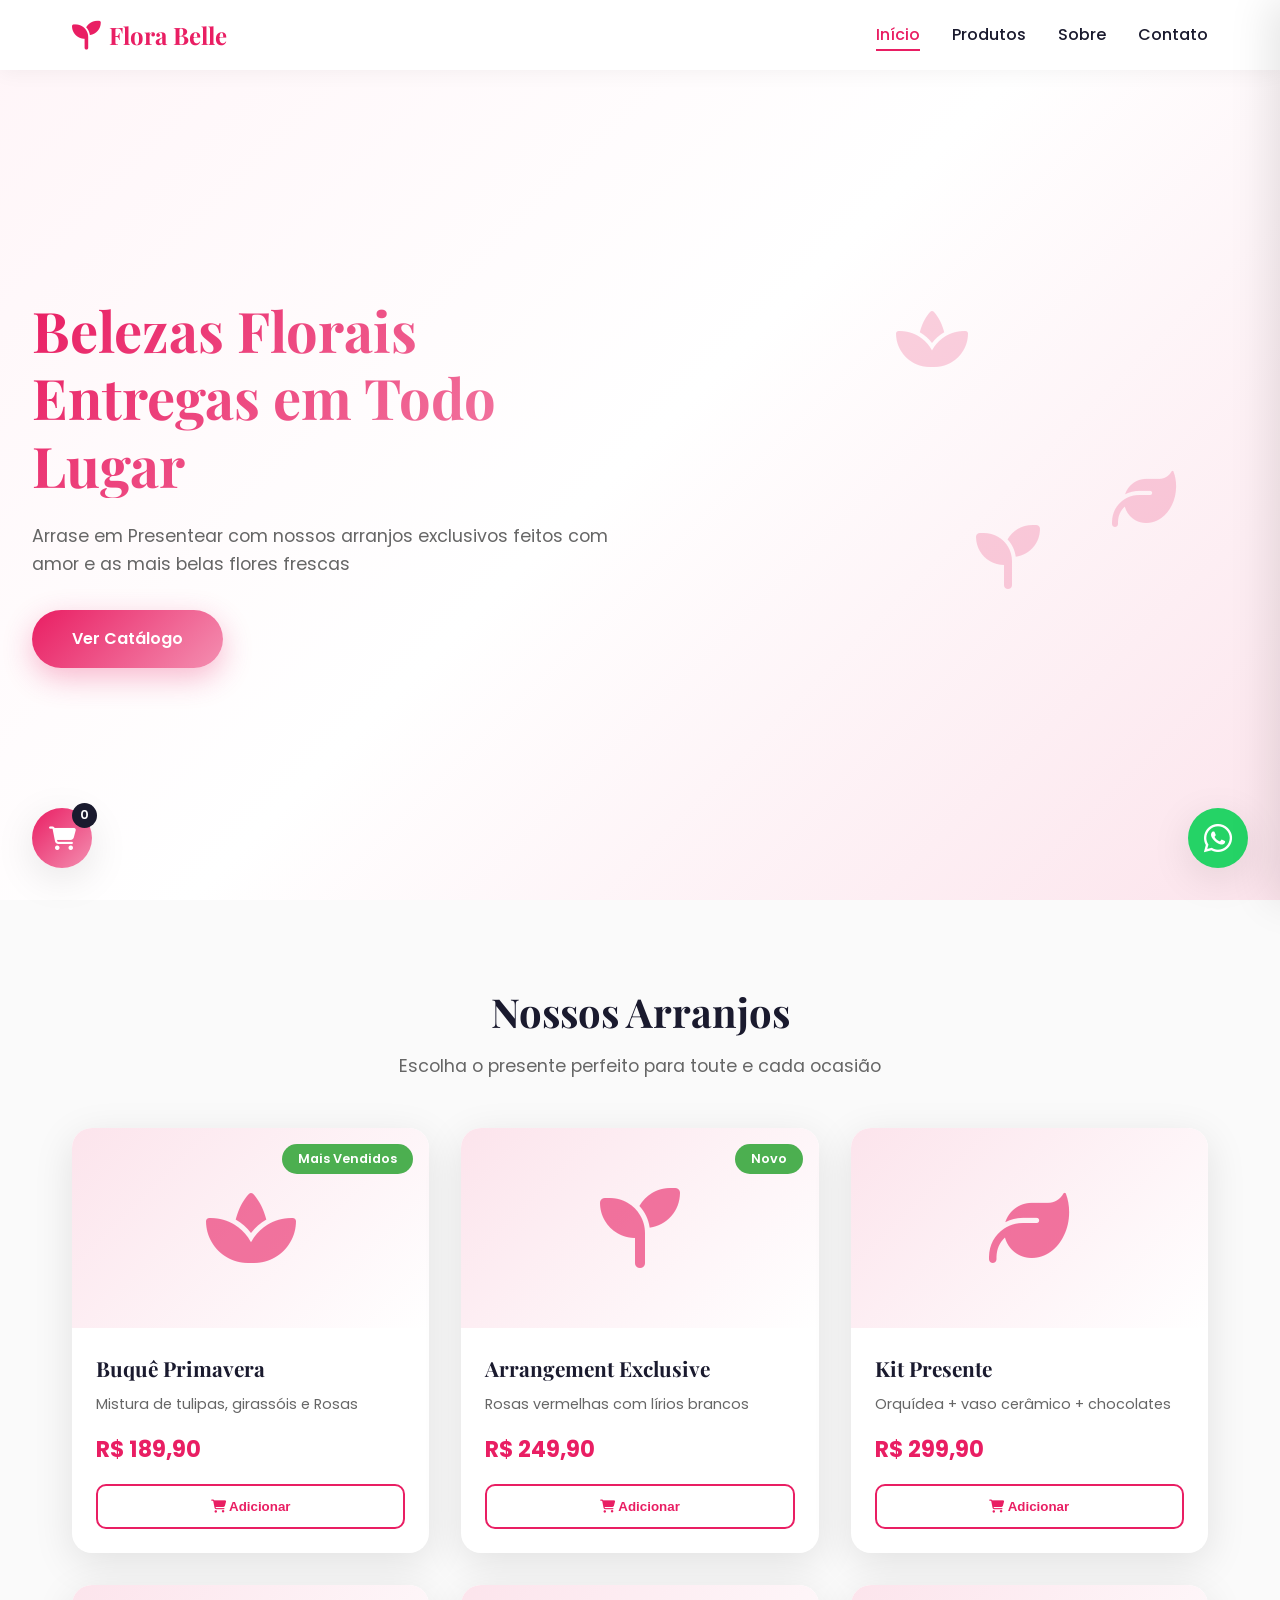
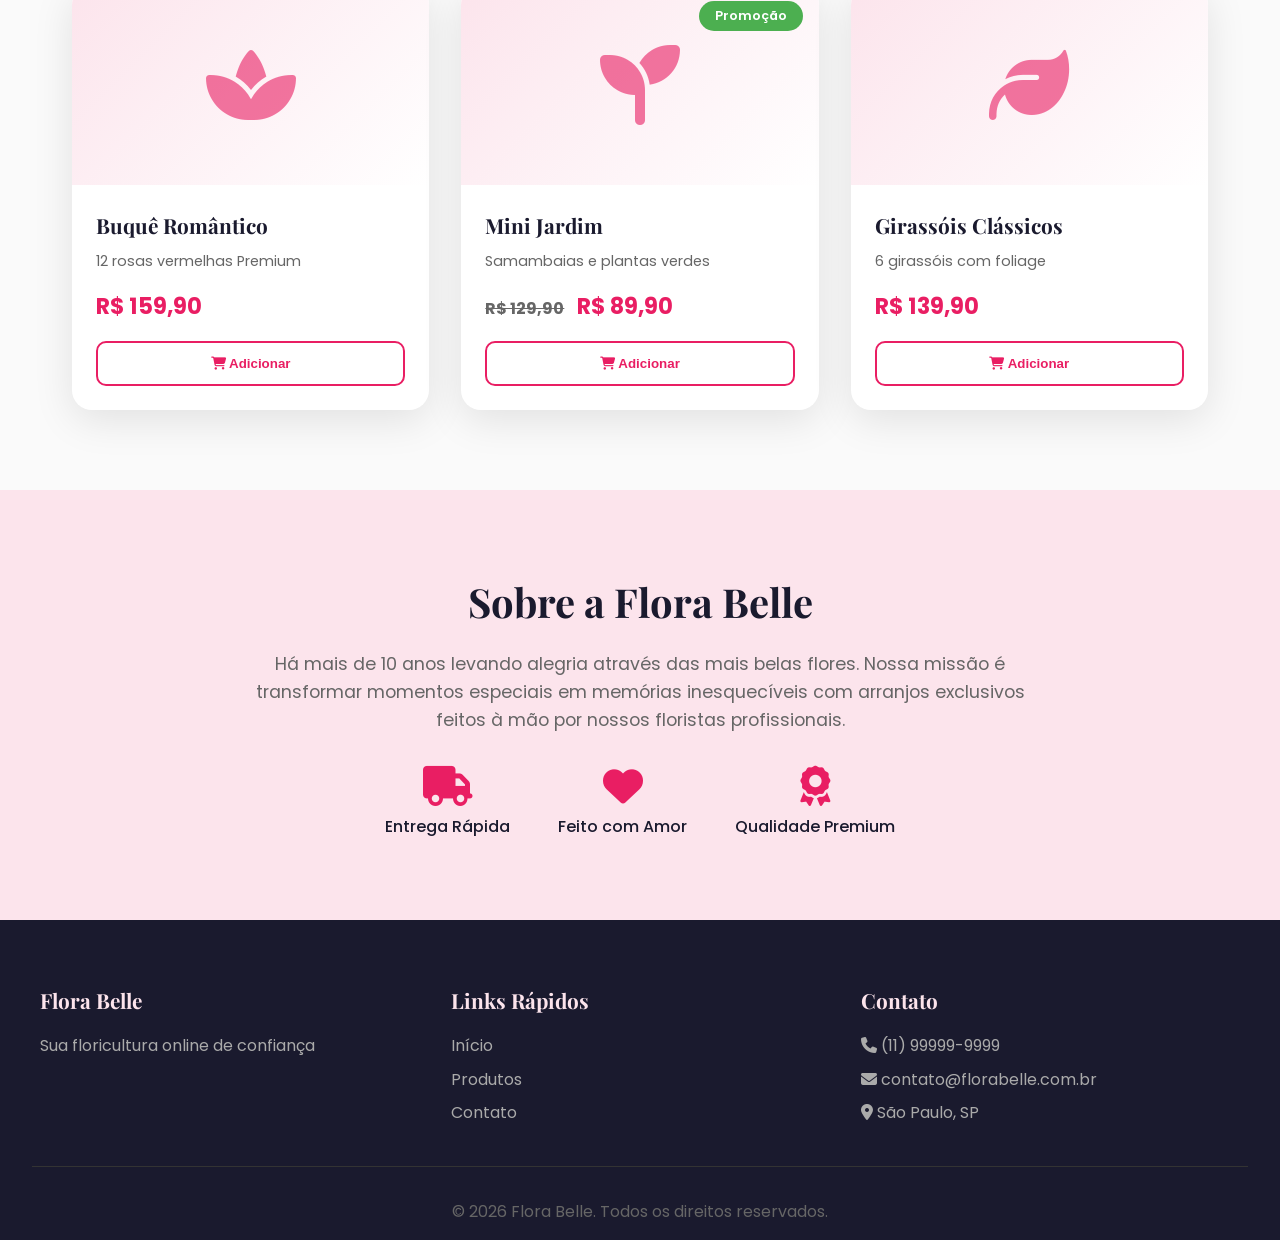
==== index.html @ 53b7b405 "Add files via upload" ====
<!DOCTYPE html>
<html lang="pt-BR">
<head>
    <meta charset="UTF-8">
    <meta name="viewport" content="width=device-width, initial-scale=1.0">
    <title>Flora Belle - Floricultura Online</title>
    <link rel="stylesheet" href="style.css">
    <link rel="preconnect" href="https://fonts.googleapis.com">
    <link rel="preconnect" href="https://fonts.gstatic.com" crossorigin>
    <link href="https://fonts.googleapis.com/css2?family=Playfair+Display:wght@400;600;700&family=Poppins:wght@300;400;500;600&display=swap" rel="stylesheet">
    <link rel="stylesheet" href="https://cdnjs.cloudflare.com/ajax/libs/font-awesome/6.4.0/css/all.min.css">
</head>
<body>
    <header class="header">
        <nav class="navbar">
            <div class="logo">
                <i class="fas fa-seedling"></i>
                <span>Flora Belle</span>
            </div>
            <ul class="nav-menu">
                <li><a href="index.html" class="nav-link active">Início</a></li>
                <li><a href="#produtos" class="nav-link">Produtos</a></li>
                <li><a href="#sobre" class="nav-link">Sobre</a></li>
                <li><a href="contato.html" class="nav-link">Contato</a></li>
            </ul>
            <div class="hamburger">
                <span class="bar"></span>
                <span class="bar"></span>
                <span class="bar"></span>
            </div>
        </nav>
    </header>

    <section class="hero">
        <div class="hero-content">
            <h1>Belezas Florais<br>Entregas em Todo Lugar</h1>
            <p>Arrase em Presentear com nossos arranjos exclusivos feitos com amor e as mais belas flores frescas</p>
            <a href="#produtos" class="btn-primary">Ver Catálogo</a>
        </div>
        <div class="hero-visual">
            <div class="flower-float flower-1"><i class="fas fa-spa"></i></div>
            <div class="flower-float flower-2"><i class="fas fa-leaf"></i></div>
            <div class="flower-float flower-3"><i class="fas fa-seedling"></i></div>
        </div>
    </section>

    <section id="produtos" class="products">
        <div class="section-header">
            <h2>Nossos Arranjos</h2>
            <p>Escolha o presente perfeito para toute e cada ocasião</p>
        </div>
        <div class="products-grid">
            <div class="product-card">
                <div class="product-image">
                    <i class="fas fa-spa"></i>
                    <span class="badge">Mais Vendidos</span>
                </div>
                <div class="product-info">
                    <h3>Buquê Primavera</h3>
                    <p>Mistura de tulipas, girassóis e Rosas</p>
                    <div class="price">R$ 189,90</div>
                    <button class="btn-cart" onclick="addToCart('Buquê Primavera', 189.90)">
                        <i class="fas fa-shopping-cart"></i> Adicionar
                    </button>
                </div>
            </div>
            <div class="product-card">
                <div class="product-image">
                    <i class="fas fa-seedling"></i>
                    <span class="badge">Novo</span>
                </div>
                <div class="product-info">
                    <h3>Arrangement Exclusive</h3>
                    <p>Rosas vermelhas com lírios brancos</p>
                    <div class="price">R$ 249,90</div>
                    <button class="btn-cart" onclick="addToCart('Arrangement Exclusive', 249.90)">
                        <i class="fas fa-shopping-cart"></i> Adicionar
                    </button>
                </div>
            </div>
            <div class="product-card">
                <div class="product-image">
                    <i class="fas fa-leaf"></i>
                </div>
                <div class="product-info">
                    <h3>Kit Presente</h3>
                    <p>Orquídea + vaso cerâmico + chocolates</p>
                    <div class="price">R$ 299,90</div>
                    <button class="btn-cart" onclick="addToCart('Kit Presente', 299.90)">
                        <i class="fas fa-shopping-cart"></i> Adicionar
                    </button>
                </div>
            </div>
            <div class="product-card">
                <div class="product-image">
                    <i class="fas fa-spa"></i>
                </div>
                <div class="product-info">
                    <h3>Buquê Romântico</h3>
                    <p>12 rosas vermelhas Premium</p>
                    <div class="price">R$ 159,90</div>
                    <button class="btn-cart" onclick="addToCart('Buquê Romântico', 159.90)">
                        <i class="fas fa-shopping-cart"></i> Adicionar
                    </button>
                </div>
            </div>
            <div class="product-card">
                <div class="product-image">
                    <i class="fas fa-seedling"></i>
                    <span class="badge">Promoção</span>
                </div>
                <div class="product-info">
                    <h3>Mini Jardim</h3>
                    <p>Samambaias e plantas verdes</p>
                    <div class="price"><span class="old-price">R$ 129,90</span> R$ 89,90</div>
                    <button class="btn-cart" onclick="addToCart('Mini Jardim', 89.90)">
                        <i class="fas fa-shopping-cart"></i> Adicionar
                    </button>
                </div>
            </div>
            <div class="product-card">
                <div class="product-image">
                    <i class="fas fa-leaf"></i>
                </div>
                <div class="product-info">
                    <h3>Girassóis Clássicos</h3>
                    <p>6 girassóis com foliage</p>
                    <div class="price">R$ 139,90</div>
                    <button class="btn-cart" onclick="addToCart('Girassóis Clássicos', 139.90)">
                        <i class="fas fa-shopping-cart"></i> Adicionar
                    </button>
                </div>
            </div>
        </div>
    </section>

    <section id="sobre" class="about">
        <div class="about-content">
            <h2>Sobre a Flora Belle</h2>
            <p>Há mais de 10 anos levando alegria através das mais belas flores. Nossa missão é transformar momentos especiais em memórias inesquecíveis com arranjos exclusivos feitos à mão por nossos floristas profissionais.</p>
            <div class="features">
                <div class="feature">
                    <i class="fas fa-truck"></i>
                    <span>Entrega Rápida</span>
                </div>
                <div class="feature">
                    <i class="fas fa-heart"></i>
                    <span>Feito com Amor</span>
                </div>
                <div class="feature">
                    <i class="fas fa-award"></i>
                    <span>Qualidade Premium</span>
                </div>
            </div>
        </div>
    </section>

    <div class="cart-float" onclick="toggleCart()">
        <i class="fas fa-shopping-cart"></i>
        <span class="cart-count">0</span>
    </div>

    <div class="cart-modal" id="cartModal">
        <div class="cart-header">
            <h3>Seu Carrinho</h3>
            <button class="close-cart" onclick="toggleCart()">&times;</button>
        </div>
        <div class="cart-items" id="cartItems">
            <p class="empty-cart">Seu carrinho está vazio</p>
        </div>
        <div class="cart-footer">
            <div class="cart-total">Total: R$ <span id="cartTotal">0,00</span></div>
            <button class="btn-checkout" onclick="checkout()">
                <i class="fas fa-credit-card"></i> Ir para Pagamento
            </button>
        </div>
    </div>

    <a href="https://wa.me/5511999999999" class="whatsapp-float" target="_blank">
        <i class="fab fa-whatsapp"></i>
    </a>

    <footer class="footer">
        <div class="footer-content">
            <div class="footer-section">
                <h4>Flora Belle</h4>
                <p>Sua floricultura online de confiança</p>
            </div>
            <div class="footer-section">
                <h4>Links Rápidos</h4>
                <ul>
                    <li><a href="index.html">Início</a></li>
                    <li><a href="#produtos">Produtos</a></li>
                    <li><a href="contato.html">Contato</a></li>
                </ul>
            </div>
            <div class="footer-section">
                <h4>Contato</h4>
                <p><i class="fas fa-phone"></i> (11) 99999-9999</p>
                <p><i class="fas fa-envelope"></i> contato@florabelle.com.br</p>
                <p><i class="fas fa-map-marker-alt"></i> São Paulo, SP</p>
            </div>
        </div>
        <div class="footer-bottom">
            <p>&copy; 2026 Flora Belle. Todos os direitos reservados.</p>
        </div>
    </footer>

    <script src="script.js"></script>
</body>
</html>
---- style.css ----
:root {
    --primary: #e91e63;
    --primary-dark: #c2185b;
    --primary-light: #fce4ec;
    --secondary: #4caf50;
    --secondary-dark: #388e3c;
    --dark: #1a1a2e;
    --light: #fafafa;
    --gray: #666;
    --white: #ffffff;
    --gradient: linear-gradient(135deg, #e91e63 0%, #f48fb1 100%);
    --shadow: 0 10px 40px rgba(0,0,0,0.1);
    --shadow-hover: 0 20px 60px rgba(0,0,0,0.15);
}

* {
    margin: 0;
    padding: 0;
    box-sizing: border-box;
}

html {
    scroll-behavior: smooth;
}

body {
    font-family: 'Poppins', sans-serif;
    color: var(--dark);
    background: var(--light);
    line-height: 1.6;
    overflow-x: hidden;
}

h1, h2, h3, h4 {
    font-family: 'Playfair Display', serif;
}

/* Header */
.header {
    position: fixed;
    top: 0;
    left: 0;
    right: 0;
    background: rgba(255,255,255,0.95);
    backdrop-filter: blur(10px);
    z-index: 1000;
    box-shadow: 0 2px 20px rgba(0,0,0,0.05);
}

.navbar {
    max-width: 1200px;
    margin: 0 auto;
    padding: 1rem 2rem;
    display: flex;
    justify-content: space-between;
    align-items: center;
}

.logo {
    display: flex;
    align-items: center;
    gap: 0.5rem;
    font-size: 1.5rem;
    font-family: 'Playfair Display', serif;
    font-weight: 700;
    color: var(--primary);
}

.logo i {
    font-size: 1.8rem;
}

.nav-menu {
    display: flex;
    list-style: none;
    gap: 2rem;
}

.nav-link {
    text-decoration: none;
    color: var(--dark);
    font-weight: 500;
    position: relative;
    transition: color 0.3s;
}

.nav-link::after {
    content: '';
    position: absolute;
    bottom: -5px;
    left: 0;
    width: 0;
    height: 2px;
    background: var(--primary);
    transition: width 0.3s;
}

.nav-link:hover, .nav-link.active {
    color: var(--primary);
}

.nav-link:hover::after, .nav-link.active::after {
    width: 100%;
}

.hamburger {
    display: none;
    flex-direction: column;
    gap: 5px;
    cursor: pointer;
}

.bar {
    width: 25px;
    height: 3px;
    background: var(--dark);
    transition: 0.3s;
}

/* Hero */
.hero {
    min-height: 100vh;
    display: flex;
    align-items: center;
    padding: 8rem 2rem 4rem;
    background: linear-gradient(135deg, #fff5f8 0%, #fff 50%, #fce4ec 100%);
    position: relative;
    overflow: hidden;
}

.hero-content {
    max-width: 600px;
    z-index: 2;
}

.hero h1 {
    font-size: 3.5rem;
    line-height: 1.2;
    margin-bottom: 1.5rem;
    background: var(--gradient);
    -webkit-background-clip: text;
    -webkit-text-fill-color: transparent;
    background-clip: text;
}

.hero p {
    font-size: 1.1rem;
    color: var(--gray);
    margin-bottom: 2rem;
}

.btn-primary {
    display: inline-block;
    padding: 1rem 2.5rem;
    background: var(--gradient);
    color: var(--white);
    text-decoration: none;
    border-radius: 50px;
    font-weight: 600;
    transition: transform 0.3s, box-shadow 0.3s;
    box-shadow: 0 10px 30px rgba(233, 30, 99, 0.3);
}

.btn-primary:hover {
    transform: translateY(-3px);
    box-shadow: 0 15px 40px rgba(233, 30, 99, 0.4);
}

.hero-visual {
    position: absolute;
    right: 5%;
    top: 50%;
    transform: translateY(-50%);
    width: 400px;
    height: 400px;
}

.flower-float {
    position: absolute;
    font-size: 4rem;
    color: var(--primary);
    opacity: 0.2;
    animation: float 6s ease-in-out infinite;
}

.flower-1 { top: 10%; left: 20%; animation-delay: 0s; }
.flower-2 { top: 50%; right: 10%; animation-delay: 2s; }
.flower-3 { bottom: 10%; left: 40%; animation-delay: 4s; }

@keyframes float {
    0%, 100% { transform: translateY(0) rotate(0deg); }
    50% { transform: translateY(-20px) rotate(10deg); }
}

/* Products */
.products {
    padding: 5rem 2rem;
    max-width: 1200px;
    margin: 0 auto;
}

.section-header {
    text-align: center;
    margin-bottom: 3rem;
}

.section-header h2 {
    font-size: 2.5rem;
    color: var(--dark);
    margin-bottom: 0.5rem;
}

.section-header p {
    color: var(--gray);
    font-size: 1.1rem;
}

.products-grid {
    display: grid;
    grid-template-columns: repeat(auto-fit, minmax(300px, 1fr));
    gap: 2rem;
}

.product-card {
    background: var(--white);
    border-radius: 20px;
    overflow: hidden;
    box-shadow: var(--shadow);
    transition: transform 0.3s, box-shadow 0.3s;
}

.product-card:hover {
    transform: translateY(-10px);
    box-shadow: var(--shadow-hover);
}

.product-image {
    height: 200px;
    background: linear-gradient(135deg, var(--primary-light) 0%, #fff 100%);
    display: flex;
    align-items: center;
    justify-content: center;
    position: relative;
}

.product-image i {
    font-size: 5rem;
    color: var(--primary);
    opacity: 0.6;
}

.product-image .badge {
    position: absolute;
    top: 1rem;
    right: 1rem;
    background: var(--secondary);
    color: var(--white);
    padding: 0.3rem 1rem;
    border-radius: 20px;
    font-size: 0.8rem;
    font-weight: 600;
}

.product-info {
    padding: 1.5rem;
}

.product-info h3 {
    font-size: 1.3rem;
    margin-bottom: 0.5rem;
}

.product-info p {
    color: var(--gray);
    font-size: 0.9rem;
    margin-bottom: 1rem;
}

.price {
    font-size: 1.4rem;
    font-weight: 700;
    color: var(--primary);
    margin-bottom: 1rem;
}

.old-price {
    text-decoration: line-through;
    color: var(--gray);
    font-size: 1rem;
    margin-right: 0.5rem;
}

.btn-cart {
    width: 100%;
    padding: 0.8rem;
    background: transparent;
    border: 2px solid var(--primary);
    color: var(--primary);
    border-radius: 10px;
    font-weight: 600;
    cursor: pointer;
    transition: all 0.3s;
}

.btn-cart:hover {
    background: var(--primary);
    color: var(--white);
}

/* About */
.about {
    padding: 5rem 2rem;
    background: var(--primary-light);
}

.about-content {
    max-width: 800px;
    margin: 0 auto;
    text-align: center;
}

.about h2 {
    font-size: 2.5rem;
    margin-bottom: 1rem;
}

.about p {
    color: var(--gray);
    margin-bottom: 2rem;
    font-size: 1.1rem;
}

.features {
    display: flex;
    justify-content: center;
    gap: 3rem;
    flex-wrap: wrap;
}

.feature {
    display: flex;
    flex-direction: column;
    align-items: center;
    gap: 0.5rem;
}

.feature i {
    font-size: 2.5rem;
    color: var(--primary);
}

.feature span {
    font-weight: 500;
}

/* Cart Float */
.cart-float {
    position: fixed;
    bottom: 2rem;
    left: 2rem;
    width: 60px;
    height: 60px;
    background: var(--gradient);
    border-radius: 50%;
    display: flex;
    align-items: center;
    justify-content: center;
    cursor: pointer;
    box-shadow: var(--shadow);
    z-index: 999;
    transition: transform 0.3s;
}

.cart-float:hover {
    transform: scale(1.1);
}

.cart-float i {
    color: var(--white);
    font-size: 1.5rem;
}

.cart-count {
    position: absolute;
    top: -5px;
    right: -5px;
    background: var(--dark);
    color: var(--white);
    width: 25px;
    height: 25px;
    border-radius: 50%;
    display: flex;
    align-items: center;
    justify-content: center;
    font-size: 0.8rem;
    font-weight: 600;
}

.cart-modal {
    position: fixed;
    top: 0;
    right: -400px;
    width: 400px;
    height: 100vh;
    background: var(--white);
    box-shadow: -10px 0 40px rgba(0,0,0,0.1);
    z-index: 1001;
    transition: right 0.3s;
    display: flex;
    flex-direction: column;
}

.cart-modal.active {
    right: 0;
}

.cart-header {
    padding: 1.5rem;
    border-bottom: 1px solid #eee;
    display: flex;
    justify-content: space-between;
    align-items: center;
}

.close-cart {
    background: none;
    border: none;
    font-size: 2rem;
    cursor: pointer;
    color: var(--gray);
}

.cart-items {
    flex: 1;
    padding: 1.5rem;
    overflow-y: auto;
}

.cart-item {
    display: flex;
    justify-content: space-between;
    align-items: center;
    padding: 1rem 0;
    border-bottom: 1px solid #eee;
}

.cart-item-info h4 {
    font-size: 1rem;
    font-family: 'Poppins', sans-serif;
}

.cart-item-info span {
    color: var(--primary);
    font-weight: 600;
}

.remove-item {
    background: none;
    border: none;
    color: #ff5252;
    cursor: pointer;
    font-size: 1.2rem;
}

.empty-cart {
    text-align: center;
    color: var(--gray);
    padding: 2rem;
}

.cart-footer {
    padding: 1.5rem;
    border-top: 1px solid #eee;
}

.cart-total {
    font-size: 1.3rem;
    font-weight: 700;
    margin-bottom: 1rem;
    text-align: right;
}

.btn-checkout {
    width: 100%;
    padding: 1rem;
    background: var(--secondary);
    color: var(--white);
    border: none;
    border-radius: 10px;
    font-size: 1rem;
    font-weight: 600;
    cursor: pointer;
    display: flex;
    align-items: center;
    justify-content: center;
    gap: 0.5rem;
    transition: background 0.3s;
}

.btn-checkout:hover {
    background: var(--secondary-dark);
}

/* WhatsApp Float */
.whatsapp-float {
    position: fixed;
    bottom: 2rem;
    right: 2rem;
    width: 60px;
    height: 60px;
    background: #25d366;
    border-radius: 50%;
    display: flex;
    align-items: center;
    justify-content: center;
    color: var(--white);
    font-size: 2rem;
    box-shadow: var(--shadow);
    z-index: 998;
    transition: transform 0.3s;
    text-decoration: none;
}

.whatsapp-float:hover {
    transform: scale(1.1);
}

/* Footer */
.footer {
    background: var(--dark);
    color: var(--white);
    padding: 4rem 2rem 1rem;
}

.footer-content {
    max-width: 1200px;
    margin: 0 auto;
    display: grid;
    grid-template-columns: repeat(auto-fit, minmax(250px, 1fr));
    gap: 2rem;
}

.footer-section h4 {
    font-size: 1.3rem;
    margin-bottom: 1rem;
    color: var(--primary-light);
}

.footer-section p, .footer-section li {
    color: #aaa;
    margin-bottom: 0.5rem;
}

.footer-section ul {
    list-style: none;
}

.footer-section a {
    color: #aaa;
    text-decoration: none;
    transition: color 0.3s;
}

.footer-section a:hover {
    color: var(--primary);
}

.footer-bottom {
    text-align: center;
    padding-top: 2rem;
    margin-top: 2rem;
    border-top: 1px solid #333;
    color: #666;
}

/* Contact Page */
.contact-hero {
    padding: 10rem 2rem 4rem;
    text-align: center;
    background: linear-gradient(135deg, var(--primary-light) 0%, #fff 100%);
}

.contact-hero h1 {
    font-size: 3rem;
    margin-bottom: 0.5rem;
    color: var(--dark);
}

.contact-hero p {
    color: var(--gray);
    font-size: 1.2rem;
}

.contact-section {
    padding: 4rem 2rem;
    max-width: 1200px;
    margin: 0 auto;
}

.contact-container {
    display: grid;
    grid-template-columns: 1fr 1.5fr;
    gap: 3rem;
    margin-bottom: 4rem;
}

.contact-info {
    display: grid;
    grid-template-columns: 1fr 1fr;
    gap: 1.5rem;
}

.info-card {
    background: var(--white);
    padding: 1.5rem;
    border-radius: 15px;
    box-shadow: var(--shadow);
    text-align: center;
}

.info-icon {
    width: 60px;
    height: 60px;
    background: var(--primary-light);
    border-radius: 50%;
    display: flex;
    align-items: center;
    justify-content: center;
    margin: 0 auto 1rem;
}

.info-icon i {
    font-size: 1.5rem;
    color: var(--primary);
}

.info-card h3 {
    font-size: 1.1rem;
    margin-bottom: 0.5rem;
}

.info-card p {
    color: var(--gray);
    font-size: 0.9rem;
}

.contact-form-wrapper {
    background: var(--white);
    padding: 2rem;
    border-radius: 20px;
    box-shadow: var(--shadow);
}

.contact-form-wrapper h2 {
    margin-bottom: 1.5rem;
    color: var(--dark);
}

.form-group {
    margin-bottom: 1.5rem;
}

.form-group label {
    display: block;
    margin-bottom: 0.5rem;
    font-weight: 500;
    color: var(--dark);
}

.form-group input,
.form-group select,
.form-group textarea {
    width: 100%;
    padding: 0.8rem 1rem;
    border: 2px solid #eee;
    border-radius: 10px;
    font-size: 1rem;
    font-family: 'Poppins', sans-serif;
    transition: border-color 0.3s;
}

.form-group input:focus,
.form-group select:focus,
.form-group textarea:focus {
    outline: none;
    border-color: var(--primary);
}

.btn-submit {
    width: 100%;
    padding: 1rem;
    background: var(--gradient);
    color: var(--white);
    border: none;
    border-radius: 10px;
    font-size: 1rem;
    font-weight: 600;
    cursor: pointer;
    display: flex;
    align-items: center;
    justify-content: center;
    gap: 0.5rem;
    transition: transform 0.3s;
}

.btn-submit:hover {
    transform: translateY(-2px);
}

.whatsapp-section {
    background: linear-gradient(135deg, #25d366 0%, #128c7e 100%);
    border-radius: 20px;
    padding: 3rem;
    text-align: center;
}

.whatsapp-content {
    color: var(--white);
}

.whatsapp-content i {
    font-size: 4rem;
    margin-bottom: 1rem;
}

.whatsapp-content h3 {
    font-size: 1.8rem;
    margin-bottom: 0.5rem;
}

.whatsapp-content p {
    opacity: 0.9;
    margin-bottom: 1.5rem;
}

.btn-whatsapp {
    display: inline-flex;
    align-items: center;
    gap: 0.5rem;
    padding: 1rem 2rem;
    background: var(--white);
    color: #25d366;
    text-decoration: none;
    border-radius: 50px;
    font-weight: 600;
    font-size: 1.1rem;
    transition: transform 0.3s;
}

.btn-whatsapp:hover {
    transform: scale(1.05);
}

/* Responsive */
@media (max-width: 768px) {
    .hamburger {
        display: flex;
    }

    .nav-menu {
        position: fixed;
        left: -100%;
        top: 70px;
        flex-direction: column;
        background: var(--white);
        width: 100%;
        padding: 2rem;
        gap: 1rem;
        transition: left 0.3s;
        box-shadow: 0 10px 20px rgba(0,0,0,0.1);
    }

    .nav-menu.active {
        left: 0;
    }

    .hero h1 {
        font-size: 2.5rem;
    }

    .hero-visual {
        display: none;
    }

    .contact-container {
        grid-template-columns: 1fr;
    }

    .cart-modal {
        width: 100%;
        right: -100%;
    }

    .features {
        flex-direction: column;
        gap: 1.5rem;
    }
}

/* Animations */
@keyframes fadeInUp {
    from {
        opacity: 0;
        transform: translateY(30px);
    }
    to {
        opacity: 1;
        transform: translateY(0);
    }
}

.product-card {
    animation: fadeInUp 0.6s ease forwards;
}

.product-card:nth-child(1) { animation-delay: 0.1s; }
.product-card:nth-child(2) { animation-delay: 0.2s; }
.product-card:nth-child(3) { animation-delay: 0.3s; }
.product-card:nth-child(4) { animation-delay: 0.4s; }
.product-card:nth-child(5) { animation-delay: 0.5s; }
.product-card:nth-child(6) { animation-delay: 0.6s; }

/* Cart Improvements */
.cart-item {
    display: flex;
    flex-wrap: wrap;
    align-items: center;
    gap: 10px;
    padding: 1rem 0;
    border-bottom: 1px solid #eee;
}

.cart-item-info {
    flex: 1;
    min-width: 150px;
}

.cart-item-info h4 {
    font-size: 0.95rem;
    font-family: 'Poppins', sans-serif;
    font-weight: 600;
    margin-bottom: 2px;
}

.item-price {
    color: var(--gray);
    font-size: 0.85rem;
}

.quantity-control {
    display: flex;
    align-items: center;
    gap: 8px;
    background: #f5f5f5;
    border-radius: 20px;
    padding: 4px;
}

.qty-btn {
    width: 28px;
    height: 28px;
    border: none;
    background: var(--primary);
    color: white;
    border-radius: 50%;
    cursor: pointer;
    font-size: 1rem;
    display: flex;
    align-items: center;
    justify-content: center;
    transition: background 0.2s;
}

.qty-btn:hover {
    background: var(--primary-dark);
}

.qty-value {
    min-width: 25px;
    text-align: center;
    font-weight: 600;
}

.item-subtotal {
    font-weight: 700;
    color: var(--primary);
    min-width: 80px;
    text-align: right;
}

.empty-cart-container {
    text-align: center;
    padding: 2rem;
}

.empty-cart-container i {
    font-size: 4rem;
    color: #ddd;
    margin-bottom: 1rem;
}

.empty-cart-container p {
    color: var(--gray);
    margin-bottom: 1rem;
}

.btn-continue {
    padding: 0.8rem 1.5rem;
    background: var(--primary);
    color: white;
    border: none;
    border-radius: 25px;
    cursor: pointer;
    font-weight: 500;
    transition: background 0.3s;
}

.btn-continue:hover {
    background: var(--primary-dark);
}

/* Checkout Modal */
.checkout-overlay {
    position: fixed;
    top: 0;
    left: 0;
    right: 0;
    bottom: 0;
    background: rgba(0,0,0,0.5);
    display: flex;
    align-items: center;
    justify-content: center;
    z-index: 2000;
    opacity: 0;
    visibility: hidden;
    transition: all 0.3s;
}

.checkout-overlay.active {
    opacity: 1;
    visibility: visible;
}

.checkout-modal {
    background: white;
    border-radius: 20px;
    width: 90%;
    max-width: 500px;
    max-height: 90vh;
    overflow-y: auto;
    transform: scale(0.9);
    transition: transform 0.3s;
}

.checkout-overlay.active .checkout-modal {
    transform: scale(1);
}

.checkout-header {
    padding: 1.5rem;
    border-bottom: 1px solid #eee;
    display: flex;
    justify-content: space-between;
    align-items: center;
}

.checkout-header h3 {
    font-size: 1.3rem;
    color: var(--dark);
}

.close-checkout {
    background: none;
    border: none;
    font-size: 1.8rem;
    cursor: pointer;
    color: var(--gray);
}

.checkout-body {
    padding: 1.5rem;
}

.checkout-form .form-group {
    margin-bottom: 1rem;
}

.checkout-form label {
    display: block;
    margin-bottom: 0.4rem;
    font-weight: 500;
    font-size: 0.9rem;
}

.checkout-form input,
.checkout-form textarea {
    width: 100%;
    padding: 0.7rem 1rem;
    border: 2px solid #eee;
    border-radius: 10px;
    font-size: 0.95rem;
    font-family: 'Poppins', sans-serif;
    transition: border-color 0.3s;
}

.checkout-form input:focus,
.checkout-form textarea:focus {
    outline: none;
    border-color: var(--primary);
}

.checkout-form textarea {
    resize: vertical;
    min-height: 80px;
}

.checkout-summary {
    background: var(--primary-light);
    padding: 1rem;
    border-radius: 10px;
    margin-bottom: 1.5rem;
}

.checkout-summary h4 {
    font-size: 0.95rem;
    margin-bottom: 0.5rem;
    color: var(--dark);
}

.summary-items {
    max-height: 150px;
    overflow-y: auto;
}

.summary-item {
    display: flex;
    justify-content: space-between;
    font-size: 0.85rem;
    padding: 0.3rem 0;
    color: var(--gray);
}

.summary-total {
    border-top: 1px solid #ddd;
    margin-top: 0.5rem;
    padding-top: 0.5rem;
    display: flex;
    justify-content: space-between;
    font-weight: 700;
    color: var(--primary);
    font-size: 1.1rem;
}

.btn-finalize {
    width: 100%;
    padding: 1rem;
    background: var(--secondary);
    color: white;
    border: none;
    border-radius: 10px;
    font-size: 1rem;
    font-weight: 600;
    cursor: pointer;
    display: flex;
    align-items: center;
    justify-content: center;
    gap: 0.5rem;
    transition: background 0.3s;
}

.btn-finalize:hover {
    background: var(--secondary-dark);
}

.btn-finalize:disabled {
    background: #ccc;
    cursor: not-allowed;
}

/* PIX Payment */
.pix-payment {
    text-align: center;
}

.pix-header {
    background: linear-gradient(135deg, #00b894 0%, #00cec9 100%);
    color: white;
    padding: 1.5rem;
    border-radius: 15px;
    margin-bottom: 1.5rem;
}

.pix-header i {
    font-size: 2.5rem;
    margin-bottom: 0.5rem;
    display: block;
}

.pix-header h4 {
    font-size: 1.2rem;
}

.pix-amount {
    background: #f8f9fa;
    padding: 1rem;
    border-radius: 10px;
    margin-bottom: 1rem;
}

.pix-amount .label {
    display: block;
    color: var(--gray);
    font-size: 0.9rem;
    margin-bottom: 0.3rem;
}

.pix-amount .amount {
    font-size: 1.8rem;
    font-weight: 700;
    color: var(--secondary);
}

.pix-key-container {
    background: #e8f8f5;
    padding: 1rem;
    border-radius: 10px;
    margin-bottom: 1rem;
    border: 2px dashed #00b894;
}

.pix-key-container .label {
    display: block;
    color: var(--gray);
    font-size: 0.85rem;
    margin-bottom: 0.5rem;
}

.pix-key {
    display: flex;
    align-items: center;
    justify-content: center;
    gap: 10px;
}

.pix-key span {
    font-size: 1.3rem;
    font-weight: 700;
    color: var(--dark);
    font-family: monospace;
}

.copy-btn {
    padding: 0.5rem 1rem;
    background: var(--primary);
    color: white;
    border: none;
    border-radius: 20px;
    cursor: pointer;
    font-size: 0.85rem;
    display: flex;
    align-items: center;
    gap: 5px;
    transition: background 0.3s;
}

.copy-btn:hover {
    background: var(--primary-dark);
}

.pix-instructions {
    background: #fff3cd;
    padding: 1rem;
    border-radius: 10px;
    text-align: left;
    margin-bottom: 1rem;
}

.pix-instructions h5 {
    font-size: 0.95rem;
    margin-bottom: 0.5rem;
    color: #856404;
}

.pix-instructions ol {
    margin: 0;
    padding-left: 1.2rem;
    color: #856404;
    font-size: 0.85rem;
}

.pix-instructions li {
    margin-bottom: 0.3rem;
}

.order-confirmation {
    background: var(--primary-light);
    padding: 1rem;
    border-radius: 10px;
    text-align: left;
    margin-bottom: 1rem;
}

.order-confirmation h5 {
    font-size: 0.95rem;
    margin-bottom: 0.5rem;
    color: var(--dark);
}

.order-confirmation p {
    font-size: 0.85rem;
    color: var(--gray);
    margin-bottom: 0.3rem;
}

.pix-actions {
    display: flex;
    flex-direction: column;
    gap: 0.8rem;
    margin-bottom: 1rem;
}

.btn-whatsapp-confirm {
    width: 100%;
    padding: 1rem;
    background: #25d366;
    color: white;
    border: none;
    border-radius: 10px;
    font-size: 1rem;
    font-weight: 600;
    cursor: pointer;
    display: flex;
    align-items: center;
    justify-content: center;
    gap: 0.5rem;
    transition: background 0.3s;
}

.btn-whatsapp-confirm:hover {
    background: #128c7e;
}

.btn-new-order {
    width: 100%;
    padding: 0.8rem;
    background: transparent;
    color: var(--gray);
    border: 2px solid #ddd;
    border-radius: 10px;
    font-size: 0.9rem;
    font-weight: 500;
    cursor: pointer;
    transition: all 0.3s;
}

.btn-new-order:hover {
    border-color: var(--primary);
    color: var(--primary);
}

.pix-note {
    font-size: 0.8rem;
    color: var(--gray);
    display: flex;
    align-items: center;
    justify-content: center;
    gap: 0.5rem;
}

.pix-note i {
    color: #3498db;
}
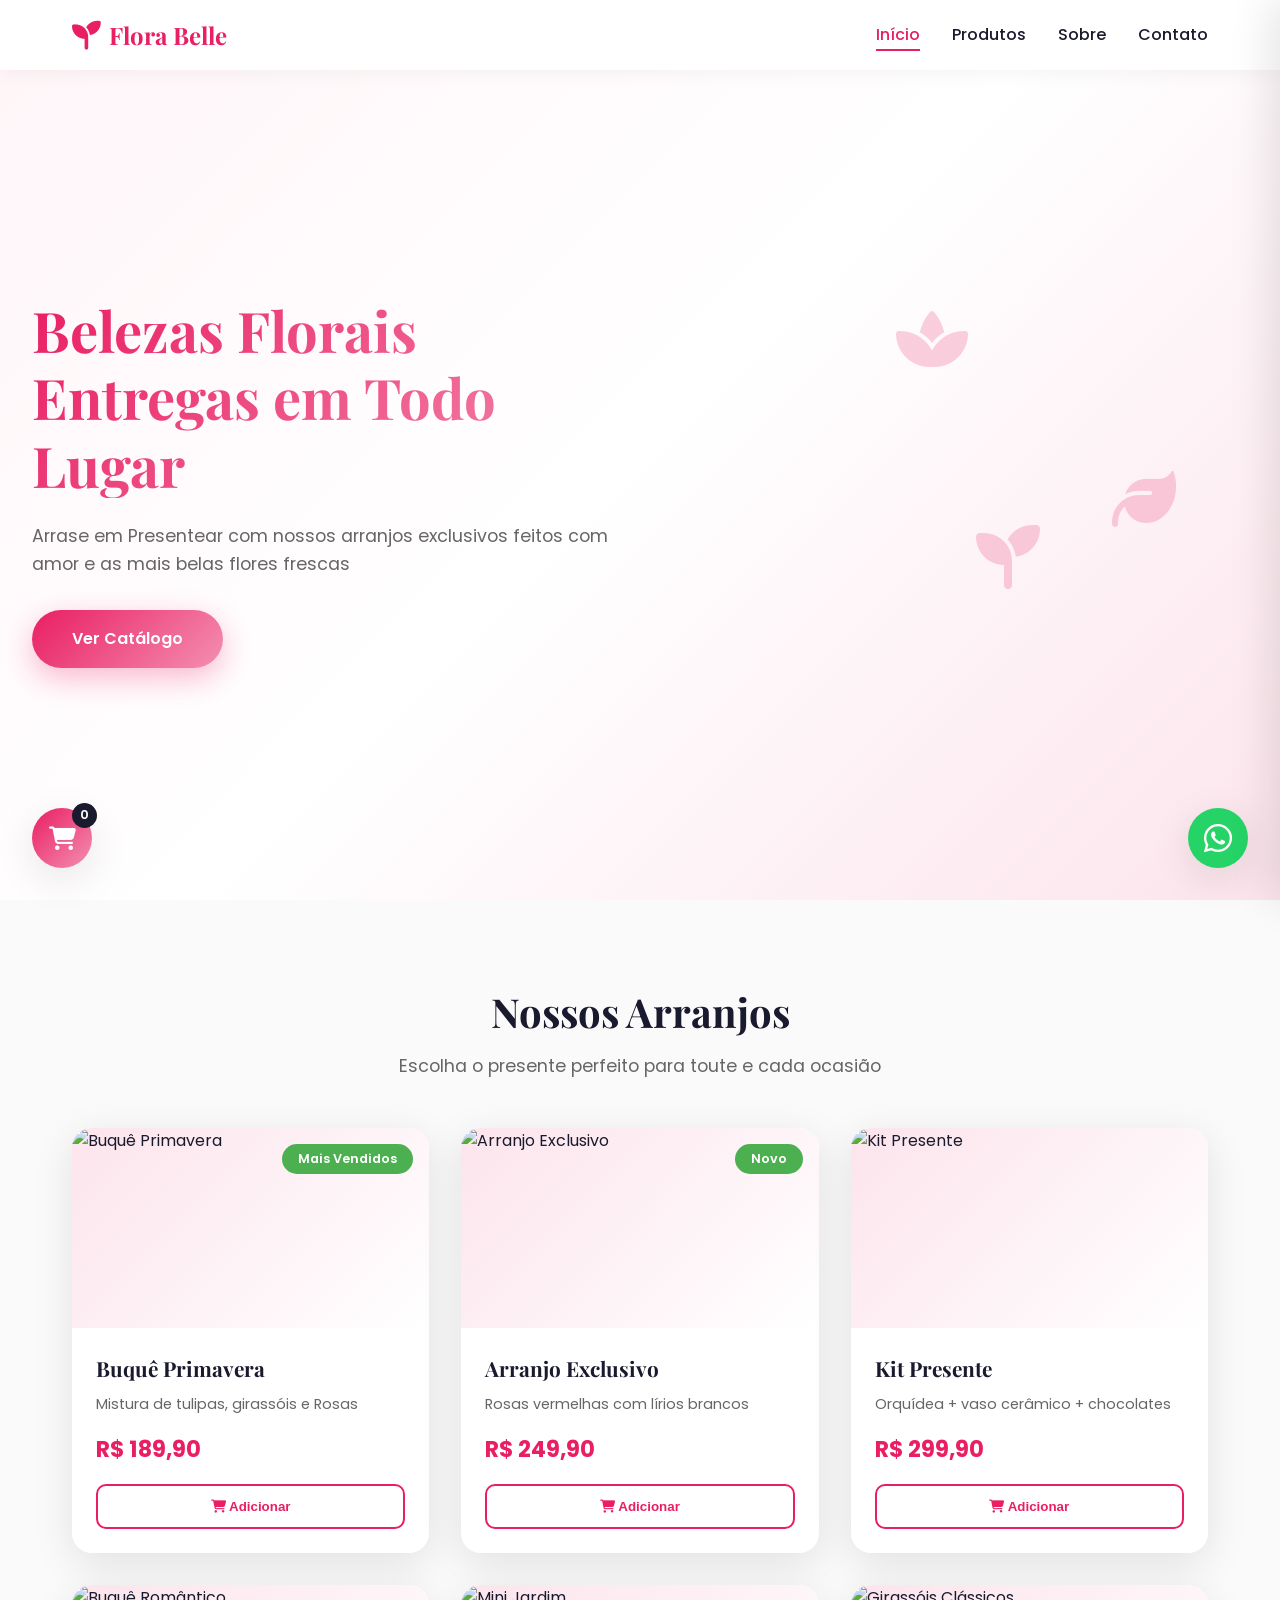
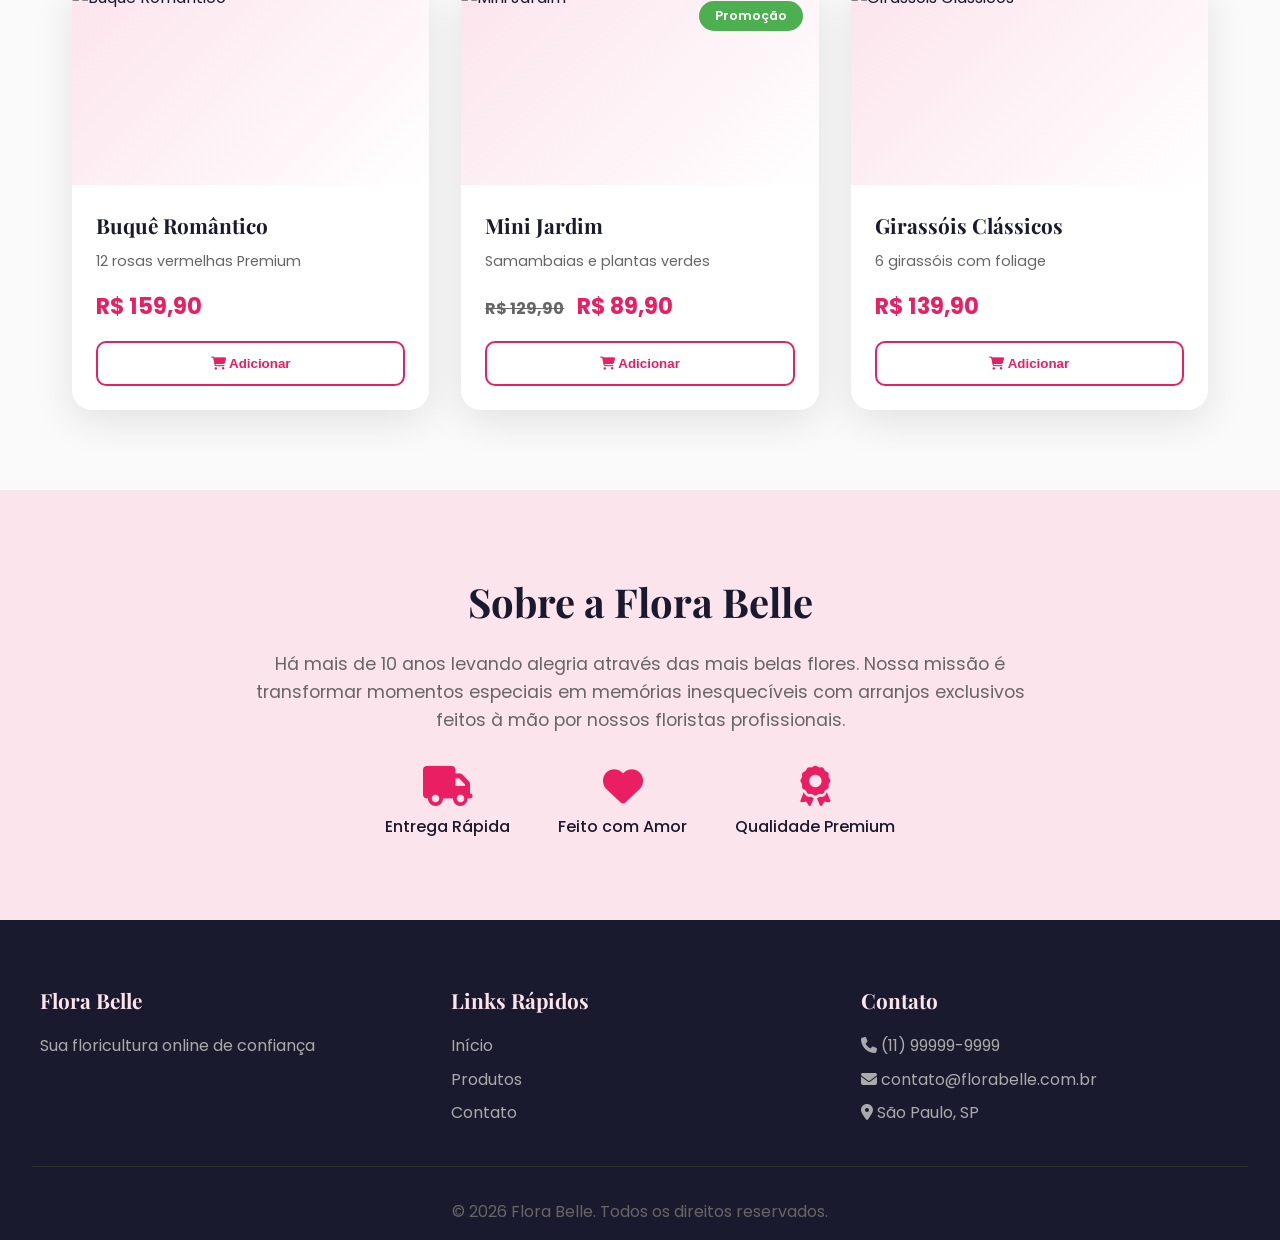
==== commit c1168741: "Add files via upload" ====
--- a/index.html
+++ b/index.html
@@ -52,7 +52,7 @@
         <div class="products-grid">
             <div class="product-card">
                 <div class="product-image">
-                    <i class="fas fa-spa"></i>
+                    <img src="images/Buque-Primavera-grande-2-510x510.webp" alt="Buquê Primavera">
                     <span class="badge">Mais Vendidos</span>
                 </div>
                 <div class="product-info">
@@ -66,21 +66,21 @@
             </div>
             <div class="product-card">
                 <div class="product-image">
-                    <i class="fas fa-seedling"></i>
+                    <img src="images/Arranjo-Exclusivo.jpg" alt="Arranjo Exclusivo">
                     <span class="badge">Novo</span>
                 </div>
                 <div class="product-info">
-                    <h3>Arrangement Exclusive</h3>
+                    <h3>Arranjo Exclusivo</h3>
                     <p>Rosas vermelhas com lírios brancos</p>
                     <div class="price">R$ 249,90</div>
-                    <button class="btn-cart" onclick="addToCart('Arrangement Exclusive', 249.90)">
-                        <i class="fas fa-shopping-cart"></i> Adicionar
-                    </button>
-                </div>
-            </div>
-            <div class="product-card">
-                <div class="product-image">
-                    <i class="fas fa-leaf"></i>
+                    <button class="btn-cart" onclick="addToCart('Arranjo Exclusivo', 249.90)">
+                        <i class="fas fa-shopping-cart"></i> Adicionar
+                    </button>
+                </div>
+            </div>
+            <div class="product-card">
+                <div class="product-image">
+                    <img src="images/Kit-Presente.jpg" alt="Kit Presente">
                 </div>
                 <div class="product-info">
                     <h3>Kit Presente</h3>
@@ -93,7 +93,7 @@
             </div>
             <div class="product-card">
                 <div class="product-image">
-                    <i class="fas fa-spa"></i>
+                    <img src="images/Buque-Romantico.jpg" alt="Buquê Romântico">
                 </div>
                 <div class="product-info">
                     <h3>Buquê Romântico</h3>
@@ -106,7 +106,7 @@
             </div>
             <div class="product-card">
                 <div class="product-image">
-                    <i class="fas fa-seedling"></i>
+                    <img src="images/Mini-Jardim.jpg" alt="Mini Jardim">
                     <span class="badge">Promoção</span>
                 </div>
                 <div class="product-info">
@@ -120,7 +120,7 @@
             </div>
             <div class="product-card">
                 <div class="product-image">
-                    <i class="fas fa-leaf"></i>
+                    <img src="images/Girassois-Classicos.jpg" alt="Girassóis Clássicos">
                 </div>
                 <div class="product-info">
                     <h3>Girassóis Clássicos</h3>
--- a/style.css
+++ b/style.css
@@ -241,6 +241,18 @@
     align-items: center;
     justify-content: center;
     position: relative;
+    overflow: hidden;
+}
+
+.product-image img {
+    width: 100%;
+    height: 100%;
+    object-fit: cover;
+    transition: transform 0.3s;
+}
+
+.product-card:hover .product-image img {
+    transform: scale(1.1);
 }
 
 .product-image i {
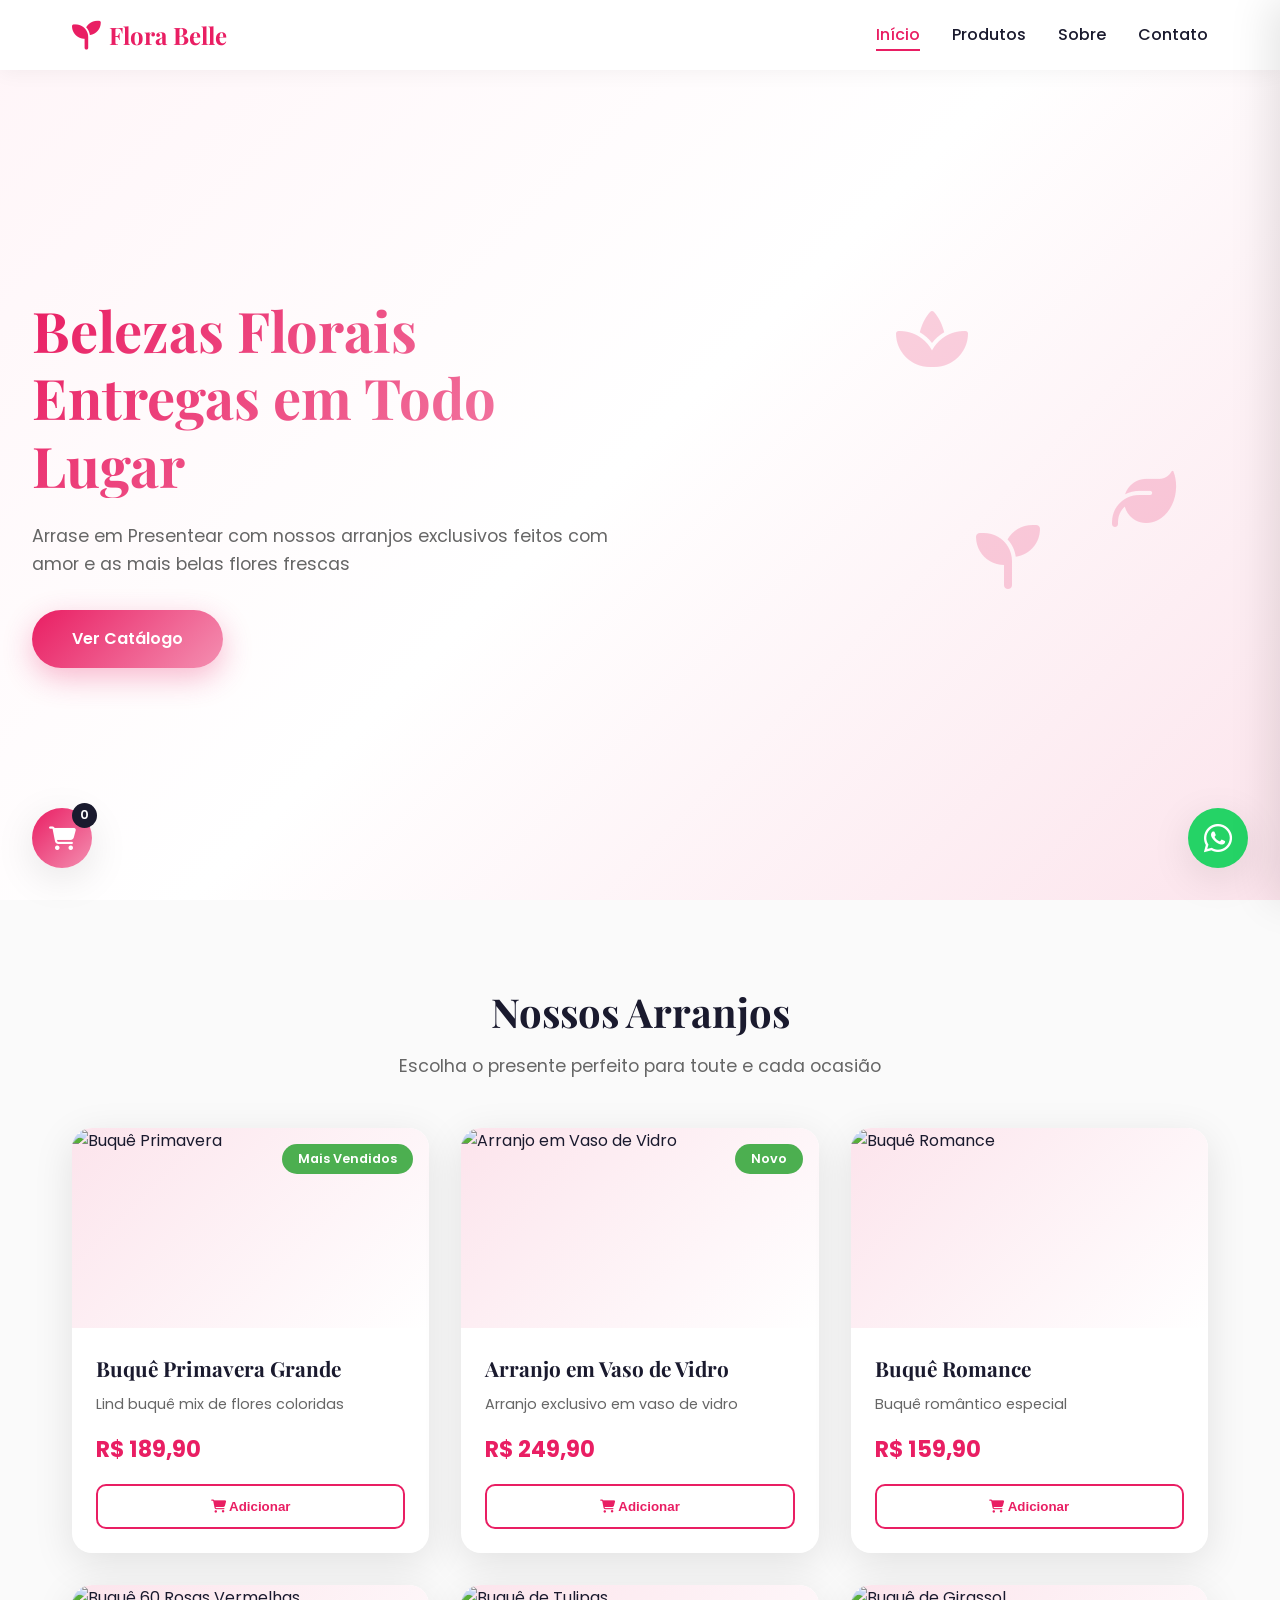
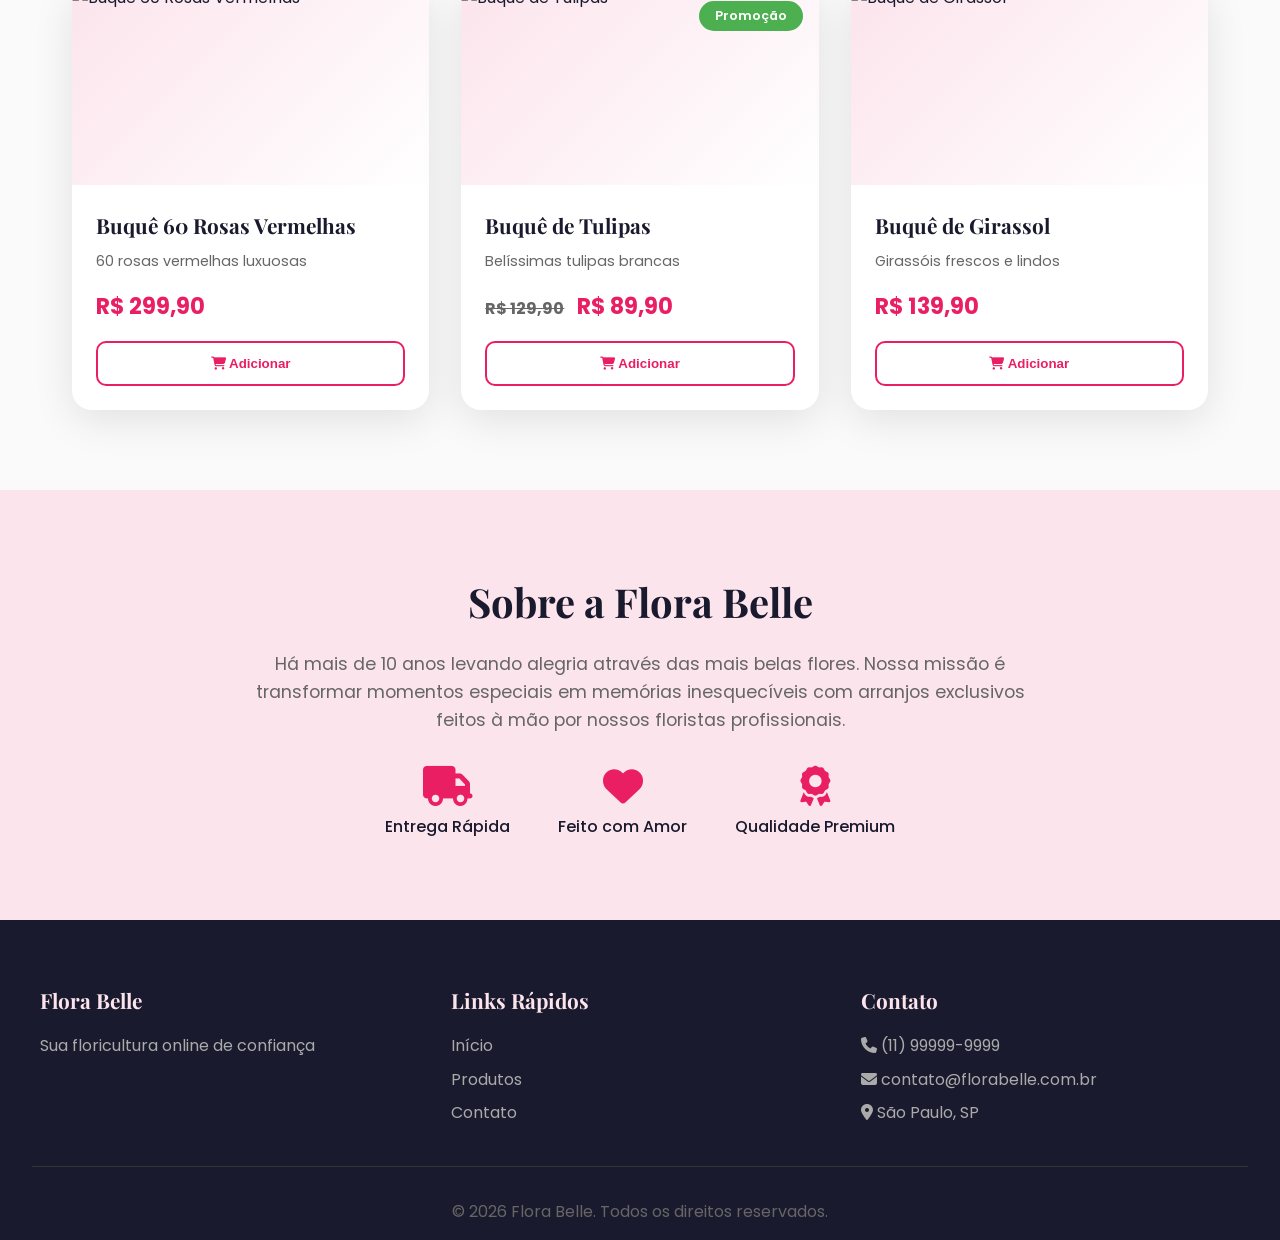
==== commit 87a5a294: "Add files via upload" ====
--- a/index.html
+++ b/index.html
@@ -52,81 +52,81 @@
         <div class="products-grid">
             <div class="product-card">
                 <div class="product-image">
-                    <img src="images/Buque-Primavera-grande-2-510x510.webp" alt="Buquê Primavera">
+                    <img src="imagens/Buque primavera grande.webp" alt="Buquê Primavera" onclick="openLightbox(this)">
                     <span class="badge">Mais Vendidos</span>
                 </div>
                 <div class="product-info">
-                    <h3>Buquê Primavera</h3>
-                    <p>Mistura de tulipas, girassóis e Rosas</p>
+                    <h3>Buquê Primavera Grande</h3>
+                    <p>Lind buquê mix de flores coloridas</p>
                     <div class="price">R$ 189,90</div>
-                    <button class="btn-cart" onclick="addToCart('Buquê Primavera', 189.90)">
-                        <i class="fas fa-shopping-cart"></i> Adicionar
-                    </button>
-                </div>
-            </div>
-            <div class="product-card">
-                <div class="product-image">
-                    <img src="images/Arranjo-Exclusivo.jpg" alt="Arranjo Exclusivo">
+                    <button class="btn-cart" onclick="addToCart('Buquê Primavera Grande', 189.90)">
+                        <i class="fas fa-shopping-cart"></i> Adicionar
+                    </button>
+                </div>
+            </div>
+            <div class="product-card">
+                <div class="product-image">
+                    <img src="imagens/Arranjo grande em vaso de vidro.webp" alt="Arranjo em Vaso de Vidro" onclick="openLightbox(this)">
                     <span class="badge">Novo</span>
                 </div>
                 <div class="product-info">
-                    <h3>Arranjo Exclusivo</h3>
-                    <p>Rosas vermelhas com lírios brancos</p>
+                    <h3>Arranjo em Vaso de Vidro</h3>
+                    <p>Arranjo exclusivo em vaso de vidro</p>
                     <div class="price">R$ 249,90</div>
-                    <button class="btn-cart" onclick="addToCart('Arranjo Exclusivo', 249.90)">
-                        <i class="fas fa-shopping-cart"></i> Adicionar
-                    </button>
-                </div>
-            </div>
-            <div class="product-card">
-                <div class="product-image">
-                    <img src="images/Kit-Presente.jpg" alt="Kit Presente">
-                </div>
-                <div class="product-info">
-                    <h3>Kit Presente</h3>
-                    <p>Orquídea + vaso cerâmico + chocolates</p>
+                    <button class="btn-cart" onclick="addToCart('Arranjo em Vaso de Vidro', 249.90)">
+                        <i class="fas fa-shopping-cart"></i> Adicionar
+                    </button>
+                </div>
+            </div>
+            <div class="product-card">
+                <div class="product-image">
+                    <img src="imagens/Buquê Romance.webp" alt="Buquê Romance" onclick="openLightbox(this)">
+                </div>
+                <div class="product-info">
+                    <h3>Buquê Romance</h3>
+                    <p>Buquê romântico especial</p>
+                    <div class="price">R$ 159,90</div>
+                    <button class="btn-cart" onclick="addToCart('Buquê Romance', 159.90)">
+                        <i class="fas fa-shopping-cart"></i> Adicionar
+                    </button>
+                </div>
+            </div>
+            <div class="product-card">
+                <div class="product-image">
+                    <img src="imagens/Buquê 60 rosas vermelhas.jpg" alt="Buquê 60 Rosas Vermelhas" onclick="openLightbox(this)">
+                </div>
+                <div class="product-info">
+                    <h3>Buquê 60 Rosas Vermelhas</h3>
+                    <p>60 rosas vermelhas luxuosas</p>
                     <div class="price">R$ 299,90</div>
-                    <button class="btn-cart" onclick="addToCart('Kit Presente', 299.90)">
-                        <i class="fas fa-shopping-cart"></i> Adicionar
-                    </button>
-                </div>
-            </div>
-            <div class="product-card">
-                <div class="product-image">
-                    <img src="images/Buque-Romantico.jpg" alt="Buquê Romântico">
-                </div>
-                <div class="product-info">
-                    <h3>Buquê Romântico</h3>
-                    <p>12 rosas vermelhas Premium</p>
-                    <div class="price">R$ 159,90</div>
-                    <button class="btn-cart" onclick="addToCart('Buquê Romântico', 159.90)">
-                        <i class="fas fa-shopping-cart"></i> Adicionar
-                    </button>
-                </div>
-            </div>
-            <div class="product-card">
-                <div class="product-image">
-                    <img src="images/Mini-Jardim.jpg" alt="Mini Jardim">
+                    <button class="btn-cart" onclick="addToCart('Buquê 60 Rosas Vermelhas', 299.90)">
+                        <i class="fas fa-shopping-cart"></i> Adicionar
+                    </button>
+                </div>
+            </div>
+            <div class="product-card">
+                <div class="product-image">
+                    <img src="imagens/Buquê de Tulipas.jpg" alt="Buquê de Tulipas" onclick="openLightbox(this)">
                     <span class="badge">Promoção</span>
                 </div>
                 <div class="product-info">
-                    <h3>Mini Jardim</h3>
-                    <p>Samambaias e plantas verdes</p>
+                    <h3>Buquê de Tulipas</h3>
+                    <p>Belíssimas tulipas brancas</p>
                     <div class="price"><span class="old-price">R$ 129,90</span> R$ 89,90</div>
-                    <button class="btn-cart" onclick="addToCart('Mini Jardim', 89.90)">
-                        <i class="fas fa-shopping-cart"></i> Adicionar
-                    </button>
-                </div>
-            </div>
-            <div class="product-card">
-                <div class="product-image">
-                    <img src="images/Girassois-Classicos.jpg" alt="Girassóis Clássicos">
-                </div>
-                <div class="product-info">
-                    <h3>Girassóis Clássicos</h3>
-                    <p>6 girassóis com foliage</p>
+                    <button class="btn-cart" onclick="addToCart('Buquê de Tulipas', 89.90)">
+                        <i class="fas fa-shopping-cart"></i> Adicionar
+                    </button>
+                </div>
+            </div>
+            <div class="product-card">
+                <div class="product-image">
+                    <img src="imagens/Buquê de Girasol.webp" alt="Buquê de Girassol" onclick="openLightbox(this)">
+                </div>
+                <div class="product-info">
+                    <h3>Buquê de Girassol</h3>
+                    <p>Girassóis frescos e lindos</p>
                     <div class="price">R$ 139,90</div>
-                    <button class="btn-cart" onclick="addToCart('Girassóis Clássicos', 139.90)">
+                    <button class="btn-cart" onclick="addToCart('Buquê de Girassol', 139.90)">
                         <i class="fas fa-shopping-cart"></i> Adicionar
                     </button>
                 </div>
@@ -206,6 +206,12 @@
         </div>
     </footer>
 
+    <div class="lightbox" id="lightbox" onclick="closeLightbox()">
+        <span class="lightbox-close">&times;</span>
+        <img class="lightbox-content" id="lightbox-img">
+        <div class="lightbox-caption" id="lightbox-caption"></div>
+    </div>
+
     <script src="script.js"></script>
 </body>
 </html>
--- a/style.css
+++ b/style.css
@@ -1282,3 +1282,65 @@
 .pix-note i {
     color: #3498db;
 }
+
+/* Lightbox */
+.lightbox {
+    display: none;
+    position: fixed;
+    z-index: 9999;
+    left: 0;
+    top: 0;
+    width: 100%;
+    height: 100%;
+    overflow: auto;
+    background-color: rgba(0,0,0,0.95);
+    align-items: center;
+    justify-content: center;
+}
+
+.lightbox.active {
+    display: flex;
+    flex-direction: column;
+    animation: fadeIn 0.3s ease;
+}
+
+@keyframes fadeIn {
+    from { opacity: 0; }
+    to { opacity: 1; }
+}
+
+.lightbox-content {
+    max-width: 90%;
+    max-height: 80vh;
+    object-fit: contain;
+    border-radius: 10px;
+    box-shadow: 0 0 50px rgba(0,0,0,0.5);
+}
+
+.lightbox-caption {
+    color: white;
+    text-align: center;
+    padding: 1rem;
+    font-size: 1.2rem;
+    font-weight: 500;
+}
+
+.lightbox-close {
+    position: absolute;
+    top: 20px;
+    right: 35px;
+    color: white;
+    font-size: 40px;
+    font-weight: bold;
+    cursor: pointer;
+    transition: color 0.3s;
+    z-index: 10000;
+}
+
+.lightbox-close:hover {
+    color: var(--primary);
+}
+
+.product-image img {
+    cursor: pointer;
+}
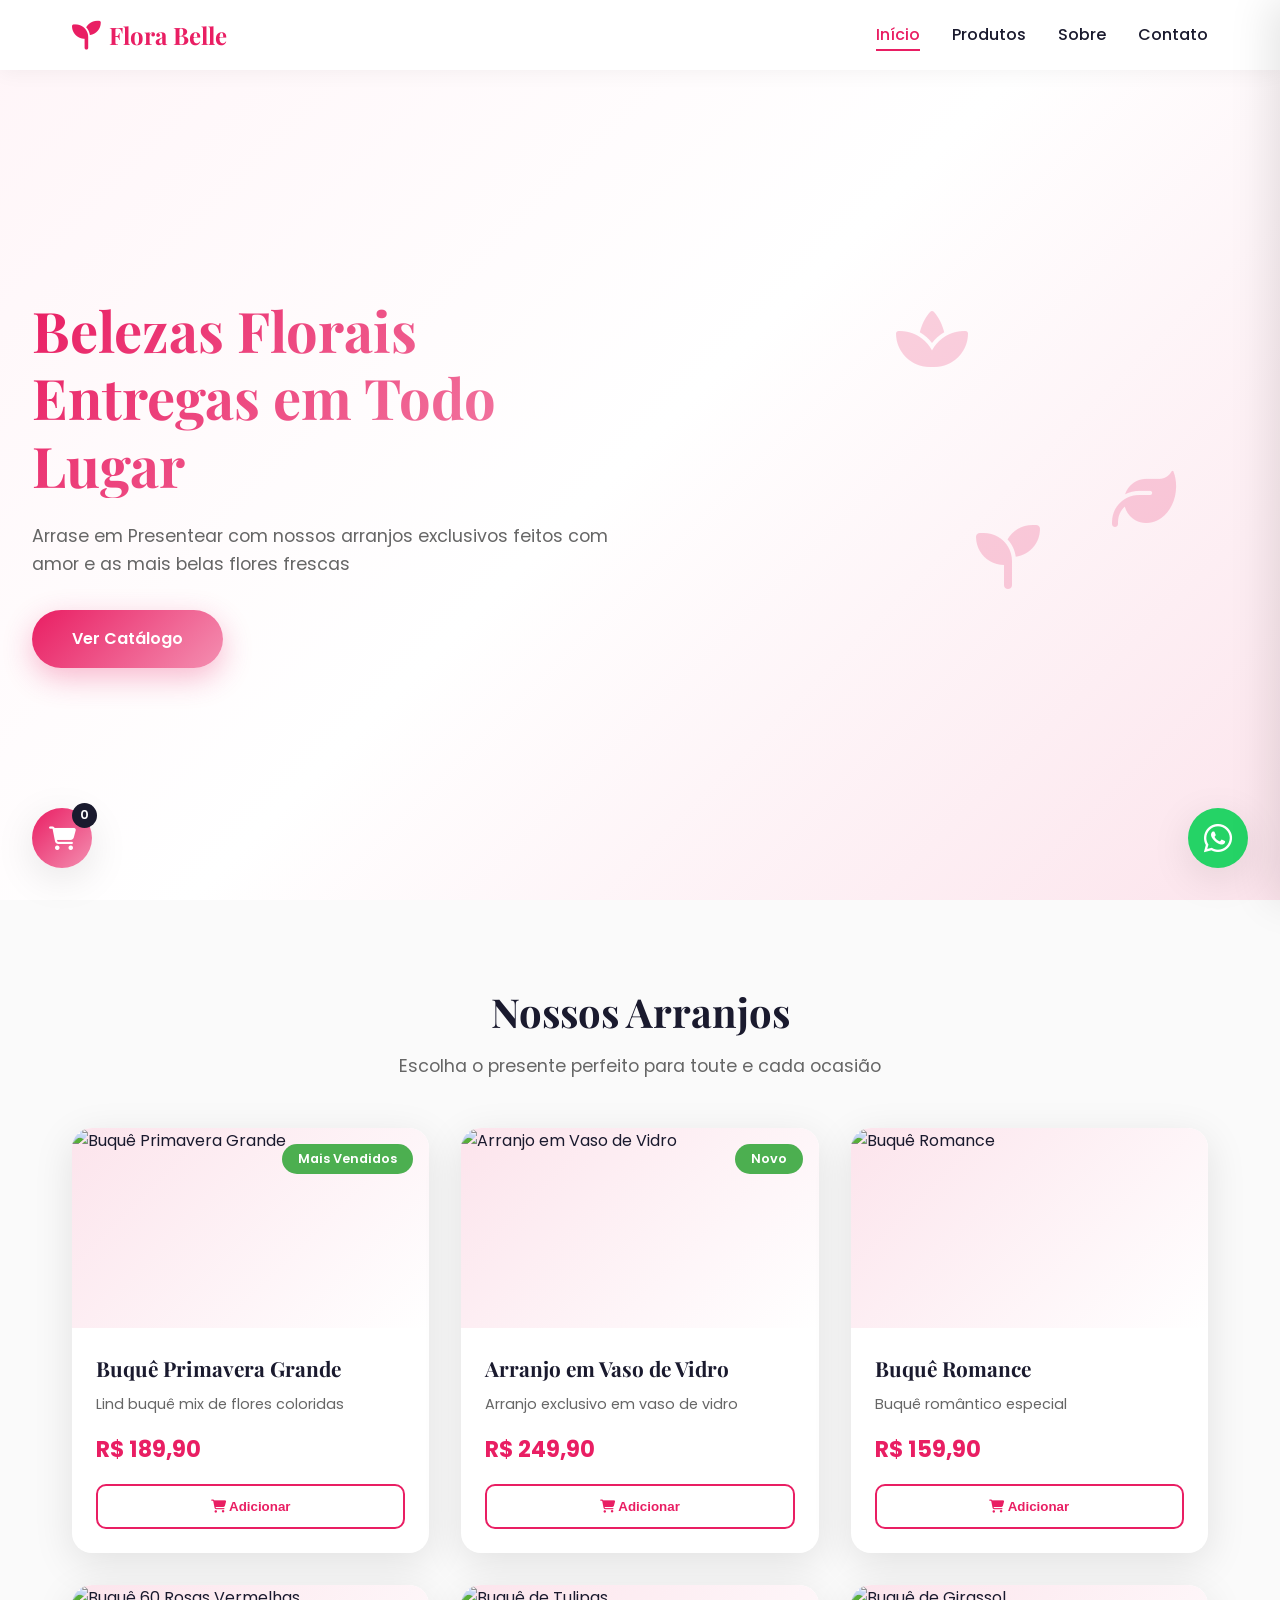
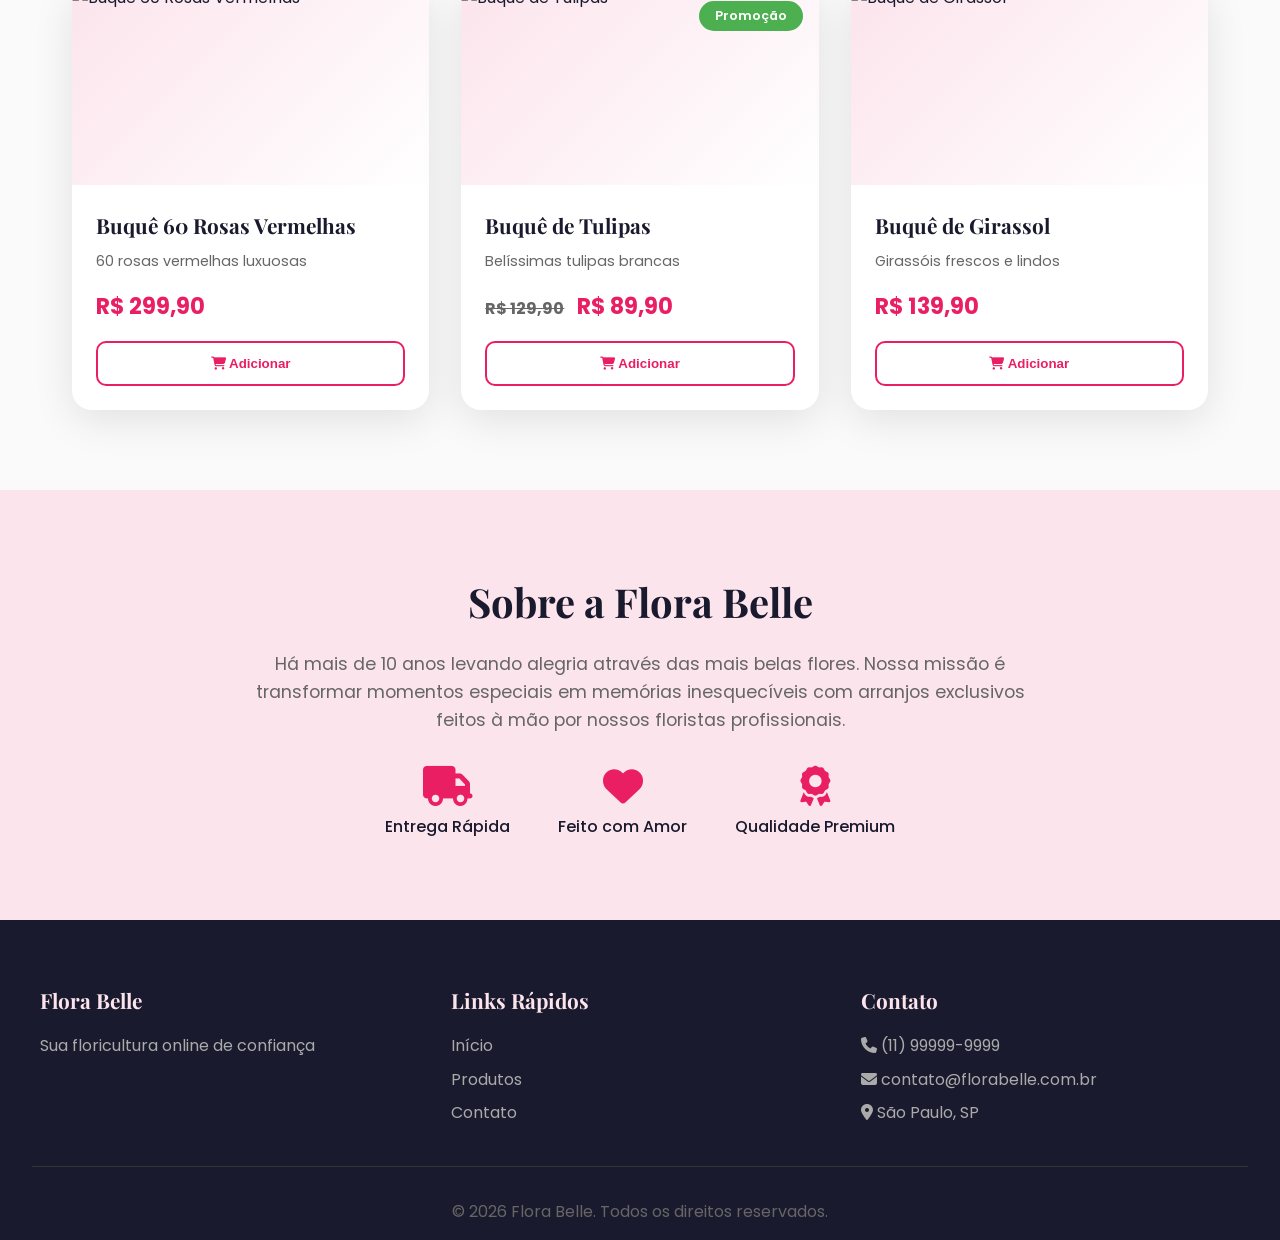
==== commit ae18dab2: "Add files via upload" ====
--- a/index.html
+++ b/index.html
@@ -52,7 +52,7 @@
         <div class="products-grid">
             <div class="product-card">
                 <div class="product-image">
-                    <img src="imagens/Buque primavera grande.webp" alt="Buquê Primavera" onclick="openLightbox(this)">
+                    <img src="https://i.ibb.co/jkzFYqjk/Buque-primavera-grande.webp" alt="Buquê Primavera Grande" onclick="openLightbox(this)">
                     <span class="badge">Mais Vendidos</span>
                 </div>
                 <div class="product-info">
@@ -66,7 +66,7 @@
             </div>
             <div class="product-card">
                 <div class="product-image">
-                    <img src="imagens/Arranjo grande em vaso de vidro.webp" alt="Arranjo em Vaso de Vidro" onclick="openLightbox(this)">
+                    <img src="https://i.ibb.co/gbFJzkTw/Arranjo-grande-em-vaso-de-vidro.webp" alt="Arranjo em Vaso de Vidro" onclick="openLightbox(this)">
                     <span class="badge">Novo</span>
                 </div>
                 <div class="product-info">
@@ -80,7 +80,7 @@
             </div>
             <div class="product-card">
                 <div class="product-image">
-                    <img src="imagens/Buquê Romance.webp" alt="Buquê Romance" onclick="openLightbox(this)">
+                    <img src="https://i.ibb.co/5g00sQz5/Buqu-Romance.webp" alt="Buquê Romance" onclick="openLightbox(this)">
                 </div>
                 <div class="product-info">
                     <h3>Buquê Romance</h3>
@@ -93,7 +93,7 @@
             </div>
             <div class="product-card">
                 <div class="product-image">
-                    <img src="imagens/Buquê 60 rosas vermelhas.jpg" alt="Buquê 60 Rosas Vermelhas" onclick="openLightbox(this)">
+                    <img src="https://i.ibb.co/ZzV68djM/Buqu-60-rosas-vermelhas.jpg" alt="Buquê 60 Rosas Vermelhas" onclick="openLightbox(this)">
                 </div>
                 <div class="product-info">
                     <h3>Buquê 60 Rosas Vermelhas</h3>
@@ -106,7 +106,7 @@
             </div>
             <div class="product-card">
                 <div class="product-image">
-                    <img src="imagens/Buquê de Tulipas.jpg" alt="Buquê de Tulipas" onclick="openLightbox(this)">
+                    <img src="https://i.ibb.co/8VDxHFt/Buqu-de-Tulipas.jpg" alt="Buquê de Tulipas" onclick="openLightbox(this)">
                     <span class="badge">Promoção</span>
                 </div>
                 <div class="product-info">
@@ -120,7 +120,7 @@
             </div>
             <div class="product-card">
                 <div class="product-image">
-                    <img src="imagens/Buquê de Girasol.webp" alt="Buquê de Girassol" onclick="openLightbox(this)">
+                    <img src="https://i.ibb.co/9mWbZ1ZV/Buqu-de-Girasol.webp" alt="Buquê de Girassol" onclick="openLightbox(this)">
                 </div>
                 <div class="product-info">
                     <h3>Buquê de Girassol</h3>
